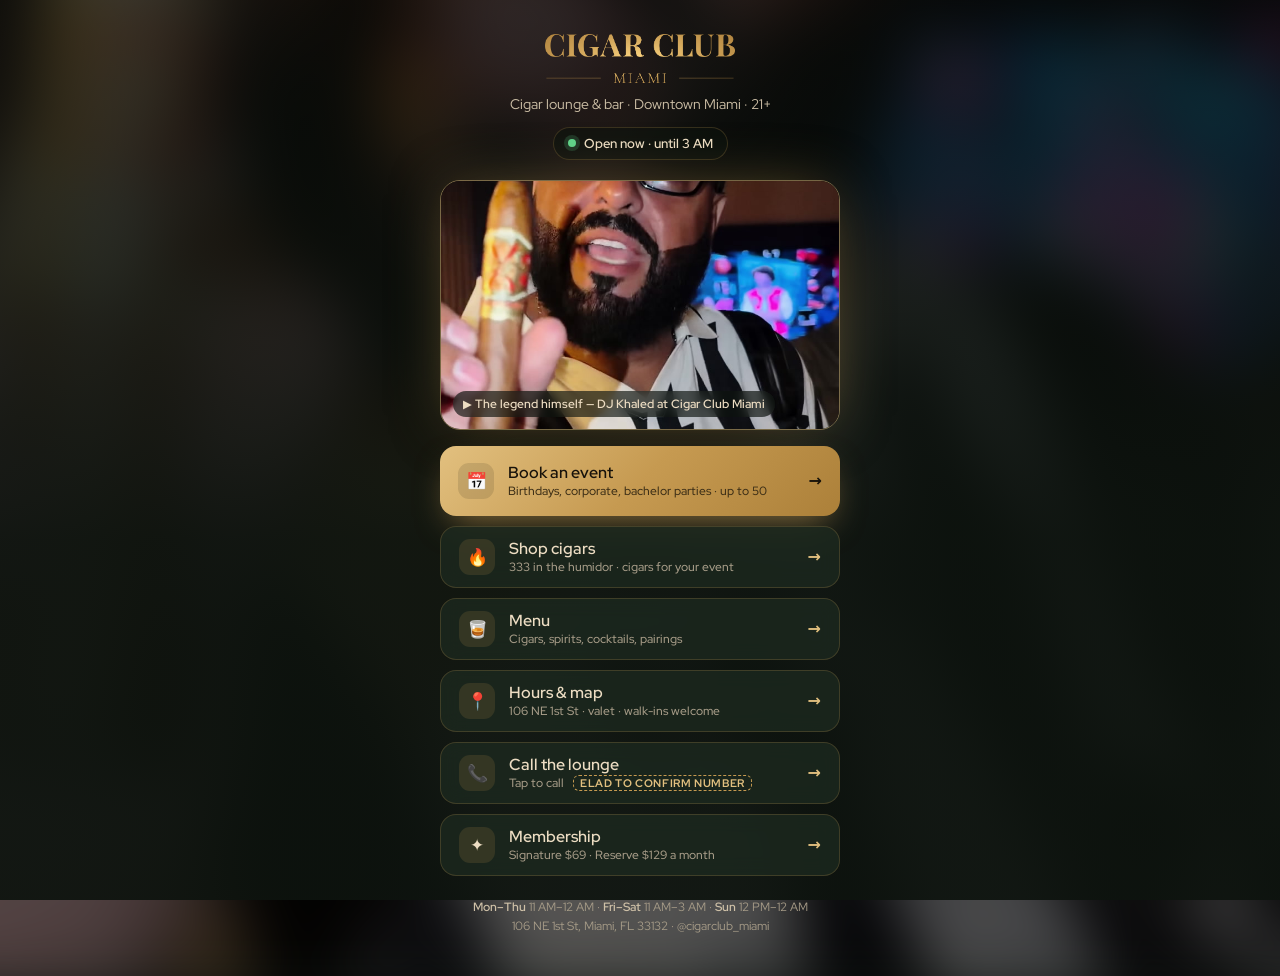
==== linkhub.html @ aabade2b "Add Cigar Club Miami revamp preview (noindex mockup) Static preview pages and assets for an unlisted" ====
<!doctype html>
<html lang="en"><head>
<meta charset="utf-8"><meta name="viewport" content="width=device-width, initial-scale=1, viewport-fit=cover">
<title>Cigar Club Miami | Book, Shop Cigars, Menu &amp; Hours</title>
<meta name="description" content="Cigar Club Miami, 106 NE 1st St, Miami, FL 33132. Book your event, shop cigars, see the menu, hours and directions. 21+.">
<meta name="robots" content="noindex,nofollow">
<link rel="stylesheet" href="assets/fonts/fonts.css">
<style>
:root{--green:#1d2a1f;--deep:#121a14;--ink:#0d130e;--cream:#edddc3;--cream-2:#cfc1a8;--muted:#a89d89;--gold:#c69a51;--gold-2:#ac8039;--gold-hi:#e2c07f;--line:rgba(198,154,81,.22)}
*{box-sizing:border-box;margin:0;padding:0}
body{font-family:'Red Hat Display',system-ui,sans-serif;background:var(--ink);color:var(--cream);min-height:100vh;-webkit-font-smoothing:antialiased}
.bg{position:fixed;inset:0;z-index:0}
.bg video{width:100%;height:100%;object-fit:cover;filter:blur(26px) brightness(.38);transform:scale(1.2)}
.bg:after{content:"";position:absolute;inset:0;background:linear-gradient(180deg,rgba(13,19,14,.4),rgba(13,19,14,.92) 60%)}
main{position:relative;z-index:1;max-width:440px;margin:0 auto;padding:34px 20px 40px;display:flex;flex-direction:column;align-items:center;text-align:center}
.logo{width:190px;margin-bottom:12px}
.sub{font-size:13.5px;color:var(--cream-2);margin-bottom:14px}
.open{display:inline-flex;align-items:center;gap:8px;font-size:13px;font-weight:600;padding:7px 14px;border-radius:999px;border:1px solid var(--line);background:rgba(13,19,14,.6)}
.dot{width:8px;height:8px;border-radius:50%;background:#5fd38a;box-shadow:0 0 0 4px rgba(95,211,138,.18)}
.clip{position:relative;width:100%;aspect-ratio:16/10;border-radius:20px;overflow:hidden;margin:20px 0 16px;border:1px solid rgba(226,192,127,.5);box-shadow:0 0 60px -14px rgba(198,154,81,.5)}
.clip video{width:100%;height:100%;object-fit:cover;object-position:50% 38%}
.clip span{position:absolute;left:12px;bottom:12px;font-size:11.5px;font-weight:600;padding:5px 10px;border-radius:999px;background:rgba(13,19,14,.65);backdrop-filter:blur(6px)}
.links{width:100%;display:grid;gap:10px}
.l{position:relative;overflow:hidden;display:flex;align-items:center;gap:14px;height:62px;padding:0 18px;border-radius:16px;border:1px solid var(--line);background:rgba(29,42,31,.78);backdrop-filter:blur(10px);color:var(--cream);text-decoration:none;font-weight:600;font-size:16px;text-align:left}
.l .ic{width:36px;height:36px;border-radius:11px;display:grid;place-items:center;background:rgba(198,154,81,.15);font-size:17px;flex:none}
.l small{display:block;font-weight:500;font-size:12px;color:var(--muted)}
.l .ar{margin-left:auto;color:var(--gold-hi)}
.l.p{height:70px;background:linear-gradient(135deg,var(--gold-hi),var(--gold) 50%,var(--gold-2));color:#17120a;border:0;box-shadow:0 14px 34px -12px rgba(198,154,81,.7)}
.l.p .ic{background:rgba(23,18,10,.12)}.l.p small{color:#3d2f17}.l.p .ar{color:#17120a}
.l.p:after{content:"";position:absolute;top:0;bottom:0;left:-60%;width:40%;background:linear-gradient(100deg,transparent,rgba(255,244,214,.7),transparent);transform:skewX(-20deg);animation:sh 4s ease-in-out infinite}
@keyframes sh{0%,60%{left:-60%}100%{left:140%}}
.ph{display:inline-flex;border:1px dashed var(--gold);color:var(--gold-hi);border-radius:6px;padding:0 6px;font-size:10.5px;font-weight:700;letter-spacing:.06em;text-transform:uppercase;margin-left:6px}
.foot{margin-top:22px;font-size:12px;color:var(--muted);line-height:1.6}
.foot b{color:var(--cream-2);font-weight:600}
</style></head>
<body>
<div class="bg"><video id="bg" autoplay muted loop playsinline></video></div>
<main>
  <img class="logo" src="assets/img/logo-wordmark.png" alt="Cigar Club Miami">
  <p class="sub">Cigar lounge &amp; bar · Downtown Miami · 21+</p>
  <span class="open"><span class="dot"></span><span id="ot">Open now · until 12 AM</span></span>
  <div class="clip"><video id="fg" autoplay muted loop playsinline></video><span>▶ The legend himself — DJ Khaled at Cigar Club Miami</span></div>
  <nav class="links">
    <a class="l p" href="index.html#book"><span class="ic">📅</span><span>Book an event<small>Birthdays, corporate, bachelor parties · up to 50</small></span><span class="ar">→</span></a>
    <a class="l" href="index.html#cigars"><span class="ic">🔥</span><span>Shop cigars<small>333 in the humidor · cigars for your event</small></span><span class="ar">→</span></a>
    <a class="l" href="https://menu.cigarclubmiami.com"><span class="ic">🥃</span><span>Menu<small>Cigars, spirits, cocktails, pairings</small></span><span class="ar">→</span></a>
    <a class="l" href="https://maps.google.com/?q=Cigar+Club+Miami+106+NE+1st+St+Miami+FL+33132"><span class="ic">📍</span><span>Hours &amp; map<small>106 NE 1st St · valet · walk-ins welcome</small></span><span class="ar">→</span></a>
    <a class="l" href="tel:"><span class="ic">📞</span><span>Call the lounge<small>Tap to call <span class="ph">Elad to confirm number</span></small></span><span class="ar">→</span></a>
    <a class="l" href="index.html#membership"><span class="ic">✦</span><span>Membership<small>Signature $69 · Reserve $129 a month</small></span><span class="ar">→</span></a>
  </nav>
  <p class="foot"><b>Mon–Thu</b> 11 AM–12 AM · <b>Fri–Sat</b> 11 AM–3 AM · <b>Sun</b> 12 PM–12 AM<br>106 NE 1st St, Miami, FL 33132 · @cigarclub_miami</p>
</main>
<script>
const HERO_LOOP='assets/hero-khaled-graded-loop.mp4',HERO_POSTER='assets/hero-khaled-graded-poster.jpg';
['bg','fg'].forEach(i=>{const v=document.getElementById(i);v.poster=HERO_POSTER;v.src=HERO_LOOP;v.play().catch(()=>{})});
(function(){const n=new Date(new Date().toLocaleString('en-US',{timeZone:'America/New_York'})),d=n.getDay(),m=n.getHours()*60+n.getMinutes();
const H={0:[720,1440],1:[660,1440],2:[660,1440],3:[660,1440],4:[660,1440],5:[660,1620],6:[660,1620]},p=H[(d+6)%7];let t;
if(p[1]>1440&&m<p[1]-1440)t='Open now · until 3 AM';else if(m>=H[d][0]&&m<H[d][1])t='Open now · until '+(H[d][1]>1440?'3 AM':'12 AM');else t='Closed now · see hours below';
document.getElementById('ot').textContent=t})();
</script>
</body></html>
---- assets/fonts/fonts.css ----
/* latin-ext */
@font-face {
  font-family: 'Libre Baskerville';
  font-style: italic;
  font-weight: 400;
  font-display: swap;
  src: url(kmKWZrc3Hgbbcjq75U4uslyuy4kn0qNccR04_RUJeby2OU36SjNDlufifQ.woff2) format('woff2');
  unicode-range: U+0100-02BA, U+02BD-02C5, U+02C7-02CC, U+02CE-02D7, U+02DD-02FF, U+0304, U+0308, U+0329, U+1D00-1DBF, U+1E00-1E9F, U+1EF2-1EFF, U+2020, U+20A0-20AB, U+20AD-20C4, U+2113, U+2C60-2C7F, U+A720-A7FF;
}
/* latin */
@font-face {
  font-family: 'Libre Baskerville';
  font-style: italic;
  font-weight: 400;
  font-display: swap;
  src: url(kmKWZrc3Hgbbcjq75U4uslyuy4kn0qNccR04_RUJeby2OU36SjNNluc.woff2) format('woff2');
  unicode-range: U+0000-00FF, U+0131, U+0152-0153, U+02BB-02BC, U+02C6, U+02DA, U+02DC, U+0304, U+0308, U+0329, U+2000-206F, U+20AC, U+2122, U+2191, U+2193, U+2212, U+2215, U+FEFF, U+FFFD;
}
/* latin-ext */
@font-face {
  font-family: 'Libre Baskerville';
  font-style: normal;
  font-weight: 400;
  font-display: swap;
  src: url(kmKnZrc3Hgbbcjq75U4uslyuy4kn0qNXaxMICA.woff2) format('woff2');
  unicode-range: U+0100-02BA, U+02BD-02C5, U+02C7-02CC, U+02CE-02D7, U+02DD-02FF, U+0304, U+0308, U+0329, U+1D00-1DBF, U+1E00-1E9F, U+1EF2-1EFF, U+2020, U+20A0-20AB, U+20AD-20C4, U+2113, U+2C60-2C7F, U+A720-A7FF;
}
/* latin */
@font-face {
  font-family: 'Libre Baskerville';
  font-style: normal;
  font-weight: 400;
  font-display: swap;
  src: url(kmKnZrc3Hgbbcjq75U4uslyuy4kn0qNZaxM.woff2) format('woff2');
  unicode-range: U+0000-00FF, U+0131, U+0152-0153, U+02BB-02BC, U+02C6, U+02DA, U+02DC, U+0304, U+0308, U+0329, U+2000-206F, U+20AC, U+2122, U+2191, U+2193, U+2212, U+2215, U+FEFF, U+FFFD;
}
/* latin-ext */
@font-face {
  font-family: 'Libre Baskerville';
  font-style: normal;
  font-weight: 700;
  font-display: swap;
  src: url(kmKnZrc3Hgbbcjq75U4uslyuy4kn0qNXaxMICA.woff2) format('woff2');
  unicode-range: U+0100-02BA, U+02BD-02C5, U+02C7-02CC, U+02CE-02D7, U+02DD-02FF, U+0304, U+0308, U+0329, U+1D00-1DBF, U+1E00-1E9F, U+1EF2-1EFF, U+2020, U+20A0-20AB, U+20AD-20C4, U+2113, U+2C60-2C7F, U+A720-A7FF;
}
/* latin */
@font-face {
  font-family: 'Libre Baskerville';
  font-style: normal;
  font-weight: 700;
  font-display: swap;
  src: url(kmKnZrc3Hgbbcjq75U4uslyuy4kn0qNZaxM.woff2) format('woff2');
  unicode-range: U+0000-00FF, U+0131, U+0152-0153, U+02BB-02BC, U+02C6, U+02DA, U+02DC, U+0304, U+0308, U+0329, U+2000-206F, U+20AC, U+2122, U+2191, U+2193, U+2212, U+2215, U+FEFF, U+FFFD;
}
/* latin-ext */
@font-face {
  font-family: 'Red Hat Display';
  font-style: normal;
  font-weight: 400;
  font-display: swap;
  src: url(8vIQ7wUr0m80wwYf0QCXZzYzUoTg8z6hVYs.woff2) format('woff2');
  unicode-range: U+0100-02BA, U+02BD-02C5, U+02C7-02CC, U+02CE-02D7, U+02DD-02FF, U+0304, U+0308, U+0329, U+1D00-1DBF, U+1E00-1E9F, U+1EF2-1EFF, U+2020, U+20A0-20AB, U+20AD-20C4, U+2113, U+2C60-2C7F, U+A720-A7FF;
}
/* latin */
@font-face {
  font-family: 'Red Hat Display';
  font-style: normal;
  font-weight: 400;
  font-display: swap;
  src: url(8vIQ7wUr0m80wwYf0QCXZzYzUoTg_T6h.woff2) format('woff2');
  unicode-range: U+0000-00FF, U+0131, U+0152-0153, U+02BB-02BC, U+02C6, U+02DA, U+02DC, U+0304, U+0308, U+0329, U+2000-206F, U+20AC, U+2122, U+2191, U+2193, U+2212, U+2215, U+FEFF, U+FFFD;
}
/* latin-ext */
@font-face {
  font-family: 'Red Hat Display';
  font-style: normal;
  font-weight: 500;
  font-display: swap;
  src: url(8vIQ7wUr0m80wwYf0QCXZzYzUoTg8z6hVYs.woff2) format('woff2');
  unicode-range: U+0100-02BA, U+02BD-02C5, U+02C7-02CC, U+02CE-02D7, U+02DD-02FF, U+0304, U+0308, U+0329, U+1D00-1DBF, U+1E00-1E9F, U+1EF2-1EFF, U+2020, U+20A0-20AB, U+20AD-20C4, U+2113, U+2C60-2C7F, U+A720-A7FF;
}
/* latin */
@font-face {
  font-family: 'Red Hat Display';
  font-style: normal;
  font-weight: 500;
  font-display: swap;
  src: url(8vIQ7wUr0m80wwYf0QCXZzYzUoTg_T6h.woff2) format('woff2');
  unicode-range: U+0000-00FF, U+0131, U+0152-0153, U+02BB-02BC, U+02C6, U+02DA, U+02DC, U+0304, U+0308, U+0329, U+2000-206F, U+20AC, U+2122, U+2191, U+2193, U+2212, U+2215, U+FEFF, U+FFFD;
}
/* latin-ext */
@font-face {
  font-family: 'Red Hat Display';
  font-style: normal;
  font-weight: 600;
  font-display: swap;
  src: url(8vIQ7wUr0m80wwYf0QCXZzYzUoTg8z6hVYs.woff2) format('woff2');
  unicode-range: U+0100-02BA, U+02BD-02C5, U+02C7-02CC, U+02CE-02D7, U+02DD-02FF, U+0304, U+0308, U+0329, U+1D00-1DBF, U+1E00-1E9F, U+1EF2-1EFF, U+2020, U+20A0-20AB, U+20AD-20C4, U+2113, U+2C60-2C7F, U+A720-A7FF;
}
/* latin */
@font-face {
  font-family: 'Red Hat Display';
  font-style: normal;
  font-weight: 600;
  font-display: swap;
  src: url(8vIQ7wUr0m80wwYf0QCXZzYzUoTg_T6h.woff2) format('woff2');
  unicode-range: U+0000-00FF, U+0131, U+0152-0153, U+02BB-02BC, U+02C6, U+02DA, U+02DC, U+0304, U+0308, U+0329, U+2000-206F, U+20AC, U+2122, U+2191, U+2193, U+2212, U+2215, U+FEFF, U+FFFD;
}
/* latin-ext */
@font-face {
  font-family: 'Red Hat Display';
  font-style: normal;
  font-weight: 700;
  font-display: swap;
  src: url(8vIQ7wUr0m80wwYf0QCXZzYzUoTg8z6hVYs.woff2) format('woff2');
  unicode-range: U+0100-02BA, U+02BD-02C5, U+02C7-02CC, U+02CE-02D7, U+02DD-02FF, U+0304, U+0308, U+0329, U+1D00-1DBF, U+1E00-1E9F, U+1EF2-1EFF, U+2020, U+20A0-20AB, U+20AD-20C4, U+2113, U+2C60-2C7F, U+A720-A7FF;
}
/* latin */
@font-face {
  font-family: 'Red Hat Display';
  font-style: normal;
  font-weight: 700;
  font-display: swap;
  src: url(8vIQ7wUr0m80wwYf0QCXZzYzUoTg_T6h.woff2) format('woff2');
  unicode-range: U+0000-00FF, U+0131, U+0152-0153, U+02BB-02BC, U+02C6, U+02DA, U+02DC, U+0304, U+0308, U+0329, U+2000-206F, U+20AC, U+2122, U+2191, U+2193, U+2212, U+2215, U+FEFF, U+FFFD;
}
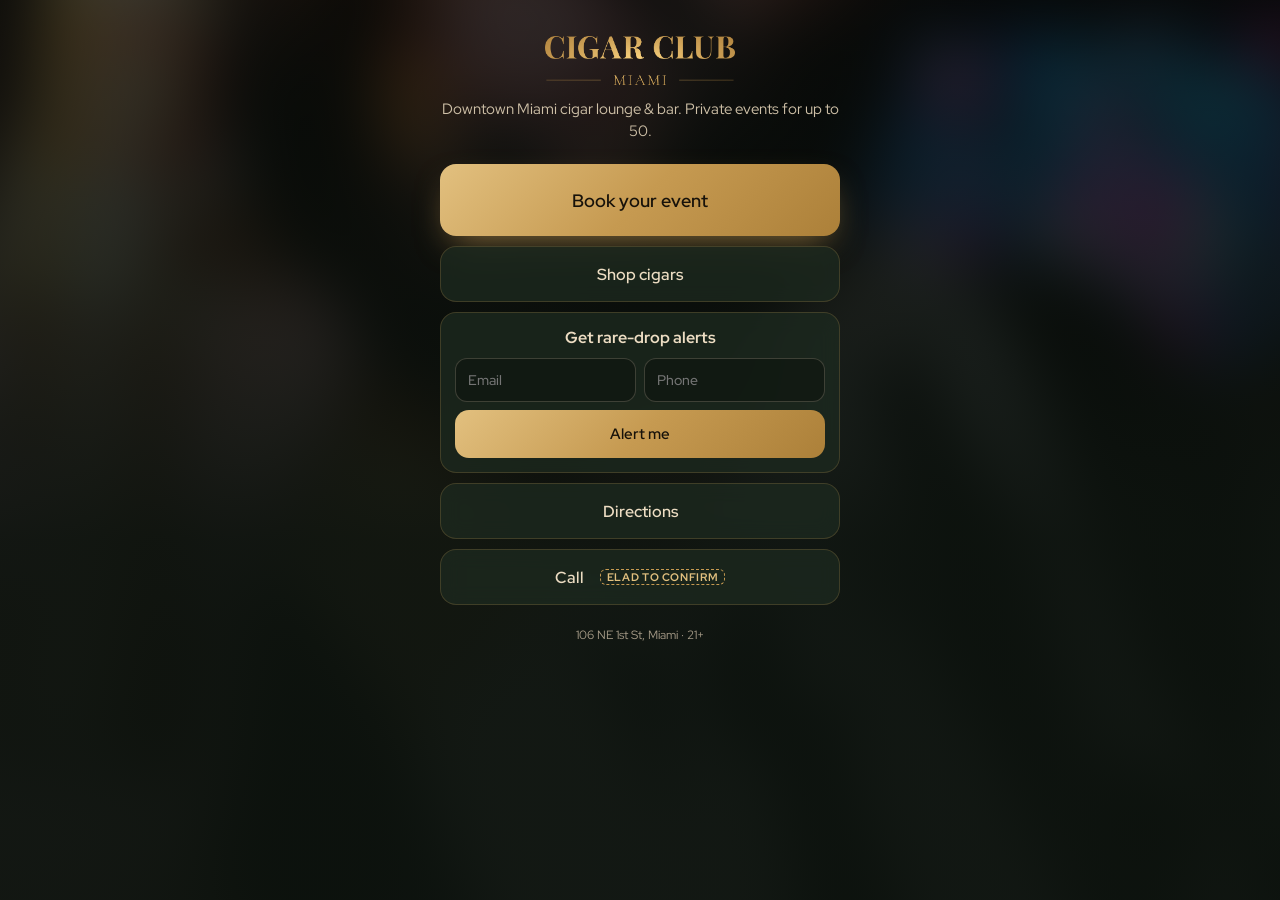
==== commit 40a1cfc9: "Blend the mobile hero and tighten every page for conversion Extend the Khaled clip behind the headli" ====
--- a/linkhub.html
+++ b/linkhub.html
@@ -1,61 +1,64 @@
 <!doctype html>
 <html lang="en"><head>
-<meta charset="utf-8"><meta name="viewport" content="width=device-width, initial-scale=1, viewport-fit=cover">
-<title>Cigar Club Miami | Book, Shop Cigars, Menu &amp; Hours</title>
-<meta name="description" content="Cigar Club Miami, 106 NE 1st St, Miami, FL 33132. Book your event, shop cigars, see the menu, hours and directions. 21+.">
+<meta charset="utf-8">
+<meta name="viewport" content="width=device-width, initial-scale=1, viewport-fit=cover">
+<title>Cigar Club Miami | Book your event</title>
+<meta name="description" content="Downtown Miami cigar lounge &amp; bar. Private events for up to 50. 106 NE 1st St. 21+.">
 <meta name="robots" content="noindex,nofollow">
 <link rel="stylesheet" href="assets/fonts/fonts.css">
 <style>
-:root{--green:#1d2a1f;--deep:#121a14;--ink:#0d130e;--cream:#edddc3;--cream-2:#cfc1a8;--muted:#a89d89;--gold:#c69a51;--gold-2:#ac8039;--gold-hi:#e2c07f;--line:rgba(198,154,81,.22)}
+:root{--green:#1d2a1f;--deep:#121a14;--ink:#0d130e;--cream:#edddc3;--cream-2:#cfc1a8;--muted:#a89d89;--gold:#c69a51;--gold-2:#ac8039;--gold-hi:#e2c07f;--line:rgba(198,154,81,.22);--sans:'Red Hat Display',system-ui,sans-serif}
 *{box-sizing:border-box;margin:0;padding:0}
-body{font-family:'Red Hat Display',system-ui,sans-serif;background:var(--ink);color:var(--cream);min-height:100vh;-webkit-font-smoothing:antialiased}
+body{font-family:var(--sans);background:var(--ink);color:var(--cream);min-height:100vh;-webkit-font-smoothing:antialiased}
 .bg{position:fixed;inset:0;z-index:0}
 .bg video{width:100%;height:100%;object-fit:cover;filter:blur(26px) brightness(.38);transform:scale(1.2)}
 .bg:after{content:"";position:absolute;inset:0;background:linear-gradient(180deg,rgba(13,19,14,.4),rgba(13,19,14,.92) 60%)}
-main{position:relative;z-index:1;max-width:440px;margin:0 auto;padding:34px 20px 40px;display:flex;flex-direction:column;align-items:center;text-align:center}
-.logo{width:190px;margin-bottom:12px}
-.sub{font-size:13.5px;color:var(--cream-2);margin-bottom:14px}
-.open{display:inline-flex;align-items:center;gap:8px;font-size:13px;font-weight:600;padding:7px 14px;border-radius:999px;border:1px solid var(--line);background:rgba(13,19,14,.6)}
-.dot{width:8px;height:8px;border-radius:50%;background:#5fd38a;box-shadow:0 0 0 4px rgba(95,211,138,.18)}
-.clip{position:relative;width:100%;aspect-ratio:16/10;border-radius:20px;overflow:hidden;margin:20px 0 16px;border:1px solid rgba(226,192,127,.5);box-shadow:0 0 60px -14px rgba(198,154,81,.5)}
-.clip video{width:100%;height:100%;object-fit:cover;object-position:50% 38%}
-.clip span{position:absolute;left:12px;bottom:12px;font-size:11.5px;font-weight:600;padding:5px 10px;border-radius:999px;background:rgba(13,19,14,.65);backdrop-filter:blur(6px)}
+main{position:relative;z-index:1;max-width:440px;margin:0 auto;padding:36px 20px 48px;display:flex;flex-direction:column;align-items:center;text-align:center}
+.logo{width:190px;margin-bottom:14px}
+.sub{font-size:15px;color:var(--cream-2);margin-bottom:22px;line-height:1.45}
 .links{width:100%;display:grid;gap:10px}
-.l{position:relative;overflow:hidden;display:flex;align-items:center;gap:14px;height:62px;padding:0 18px;border-radius:16px;border:1px solid var(--line);background:rgba(29,42,31,.78);backdrop-filter:blur(10px);color:var(--cream);text-decoration:none;font-weight:600;font-size:16px;text-align:left}
-.l .ic{width:36px;height:36px;border-radius:11px;display:grid;place-items:center;background:rgba(198,154,81,.15);font-size:17px;flex:none}
-.l small{display:block;font-weight:500;font-size:12px;color:var(--muted)}
-.l .ar{margin-left:auto;color:var(--gold-hi)}
-.l.p{height:70px;background:linear-gradient(135deg,var(--gold-hi),var(--gold) 50%,var(--gold-2));color:#17120a;border:0;box-shadow:0 14px 34px -12px rgba(198,154,81,.7)}
-.l.p .ic{background:rgba(23,18,10,.12)}.l.p small{color:#3d2f17}.l.p .ar{color:#17120a}
-.l.p:after{content:"";position:absolute;top:0;bottom:0;left:-60%;width:40%;background:linear-gradient(100deg,transparent,rgba(255,244,214,.7),transparent);transform:skewX(-20deg);animation:sh 4s ease-in-out infinite}
-@keyframes sh{0%,60%{left:-60%}100%{left:140%}}
+.l{display:flex;align-items:center;justify-content:center;gap:10px;height:56px;padding:0 18px;border-radius:16px;border:1px solid var(--line);background:rgba(29,42,31,.78);backdrop-filter:blur(10px);color:var(--cream);text-decoration:none;font-weight:600;font-size:16px}
+.l.p{height:72px;background:linear-gradient(135deg,var(--gold-hi),var(--gold) 50%,var(--gold-2));color:#17120a;border:0;box-shadow:0 14px 34px -12px rgba(198,154,81,.7);font-size:18px}
+.drop{width:100%;padding:14px;border-radius:16px;border:1px solid var(--line);background:rgba(29,42,31,.78);backdrop-filter:blur(10px);text-align:left}
+.drop b{display:block;font-size:16px;margin-bottom:10px;text-align:center}
+.drop .row{display:grid;grid-template-columns:1fr 1fr;gap:8px;margin-bottom:8px}
+.drop input{height:44px;width:100%;border:1px solid rgba(237,221,195,.2);border-radius:12px;background:rgba(13,19,14,.55);color:var(--cream);padding:0 12px;font:500 14px var(--sans);outline:none}
+.drop input:focus{border-color:var(--gold)}
+.drop .btn{width:100%;height:48px;border:0;border-radius:14px;cursor:pointer;font:600 15px var(--sans);background:linear-gradient(135deg,var(--gold-hi),var(--gold) 50%,var(--gold-2));color:#17120a}
+.drop .ok{display:none;text-align:center;font-size:14px;color:var(--cream-2);padding:8px 0 2px}
+.drop.done .row,.drop.done .btn{display:none}
+.drop.done .ok{display:block}
 .ph{display:inline-flex;border:1px dashed var(--gold);color:var(--gold-hi);border-radius:6px;padding:0 6px;font-size:10.5px;font-weight:700;letter-spacing:.06em;text-transform:uppercase;margin-left:6px}
-.foot{margin-top:22px;font-size:12px;color:var(--muted);line-height:1.6}
-.foot b{color:var(--cream-2);font-weight:600}
-</style></head>
+.foot{margin-top:22px;font-size:12px;color:var(--muted)}
+</style>
+</head>
 <body>
 <div class="bg"><video id="bg" autoplay muted loop playsinline></video></div>
 <main>
   <img class="logo" src="assets/img/logo-wordmark.png" alt="Cigar Club Miami">
-  <p class="sub">Cigar lounge &amp; bar · Downtown Miami · 21+</p>
-  <span class="open"><span class="dot"></span><span id="ot">Open now · until 12 AM</span></span>
-  <div class="clip"><video id="fg" autoplay muted loop playsinline></video><span>▶ The legend himself — DJ Khaled at Cigar Club Miami</span></div>
+  <p class="sub">Downtown Miami cigar lounge &amp; bar. Private events for up to 50.</p>
   <nav class="links">
-    <a class="l p" href="index.html#book"><span class="ic">📅</span><span>Book an event<small>Birthdays, corporate, bachelor parties · up to 50</small></span><span class="ar">→</span></a>
-    <a class="l" href="index.html#cigars"><span class="ic">🔥</span><span>Shop cigars<small>333 in the humidor · cigars for your event</small></span><span class="ar">→</span></a>
-    <a class="l" href="https://menu.cigarclubmiami.com"><span class="ic">🥃</span><span>Menu<small>Cigars, spirits, cocktails, pairings</small></span><span class="ar">→</span></a>
-    <a class="l" href="https://maps.google.com/?q=Cigar+Club+Miami+106+NE+1st+St+Miami+FL+33132"><span class="ic">📍</span><span>Hours &amp; map<small>106 NE 1st St · valet · walk-ins welcome</small></span><span class="ar">→</span></a>
-    <a class="l" href="tel:"><span class="ic">📞</span><span>Call the lounge<small>Tap to call <span class="ph">Elad to confirm number</span></small></span><span class="ar">→</span></a>
-    <a class="l" href="index.html#membership"><span class="ic">✦</span><span>Membership<small>Signature $69 · Reserve $129 a month</small></span><span class="ar">→</span></a>
+    <a class="l p" href="index.html?nogate#lead">Book your event</a>
+    <a class="l" href="index.html?nogate#get">Shop cigars</a>
   </nav>
-  <p class="foot"><b>Mon–Thu</b> 11 AM–12 AM · <b>Fri–Sat</b> 11 AM–3 AM · <b>Sun</b> 12 PM–12 AM<br>106 NE 1st St, Miami, FL 33132 · @cigarclub_miami</p>
+  <form class="drop" id="drop" style="margin-top:10px" onsubmit="return alertMe(event)">
+    <b>Get rare-drop alerts</b>
+    <div class="row">
+      <input type="email" name="email" placeholder="Email" required>
+      <input type="tel" name="phone" placeholder="Phone" required>
+    </div>
+    <button class="btn" type="submit">Alert me</button>
+    <p class="ok">You're on the list. We'll be in touch.</p>
+  </form>
+  <nav class="links" style="margin-top:10px">
+    <a class="l" href="https://maps.google.com/?q=Cigar+Club+Miami+106+NE+1st+St+Miami+FL+33132" target="_blank" rel="noopener">Directions</a>
+    <a class="l" href="tel:">Call <span class="ph">Elad to confirm</span></a>
+  </nav>
+  <p class="foot">106 NE 1st St, Miami · 21+</p>
 </main>
 <script>
-const HERO_LOOP='assets/hero-khaled-graded-loop.mp4',HERO_POSTER='assets/hero-khaled-graded-poster.jpg';
-['bg','fg'].forEach(i=>{const v=document.getElementById(i);v.poster=HERO_POSTER;v.src=HERO_LOOP;v.play().catch(()=>{})});
-(function(){const n=new Date(new Date().toLocaleString('en-US',{timeZone:'America/New_York'})),d=n.getDay(),m=n.getHours()*60+n.getMinutes();
-const H={0:[720,1440],1:[660,1440],2:[660,1440],3:[660,1440],4:[660,1440],5:[660,1620],6:[660,1620]},p=H[(d+6)%7];let t;
-if(p[1]>1440&&m<p[1]-1440)t='Open now · until 3 AM';else if(m>=H[d][0]&&m<H[d][1])t='Open now · until '+(H[d][1]>1440?'3 AM':'12 AM');else t='Closed now · see hours below';
-document.getElementById('ot').textContent=t})();
+const HERO_LOOP='assets/hero-khaled-graded-bg.mp4',HERO_POSTER='assets/hero-khaled-graded-poster.jpg';
+const v=document.getElementById('bg');v.poster=HERO_POSTER;v.src=HERO_LOOP;v.play().catch(()=>{});
+function alertMe(e){e.preventDefault();document.getElementById('drop').classList.add('done');return false}
 </script>
 </body></html>
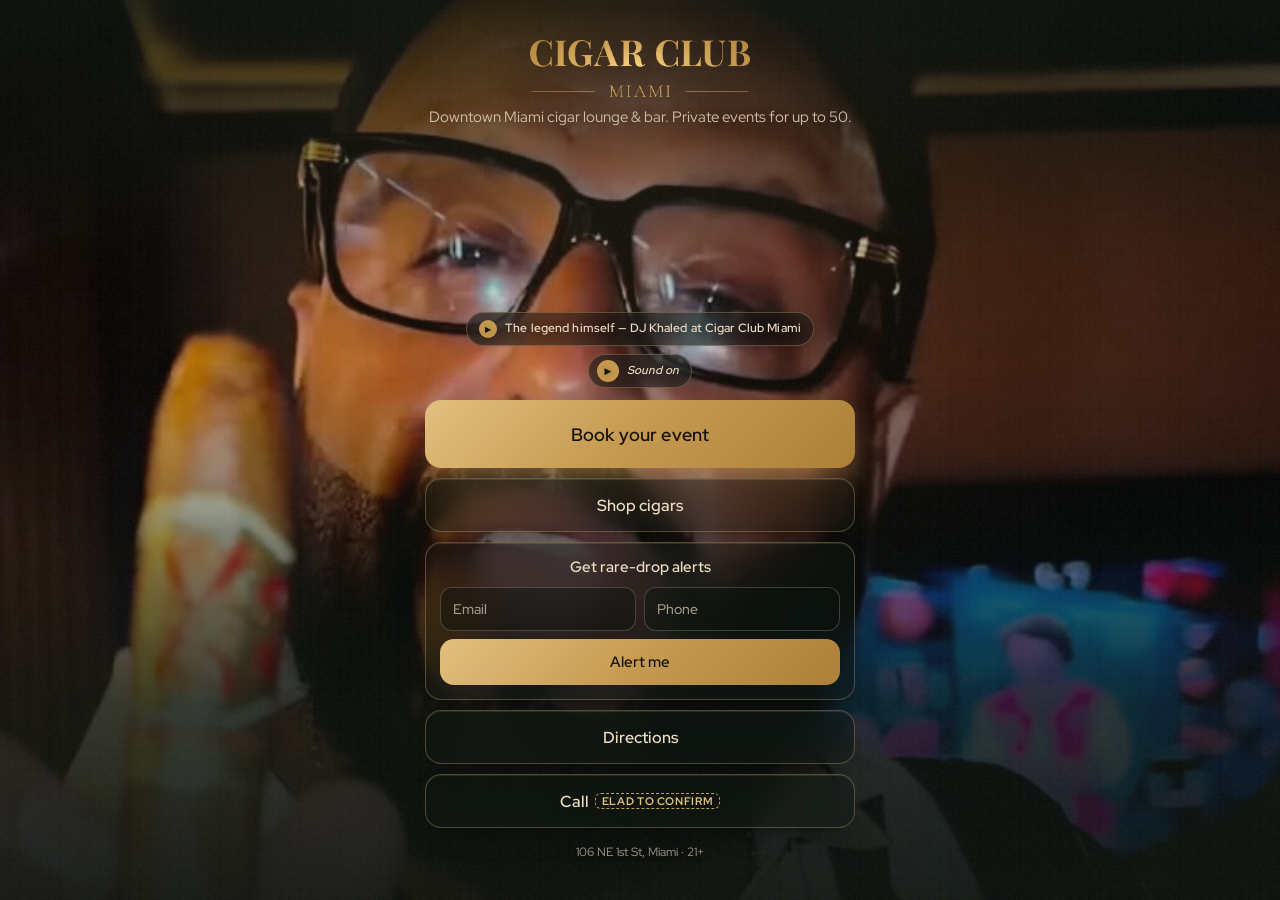
==== commit be820116: "Put the graded Khaled loop full-bleed behind the link page Sharp, unblurred background on mobile and" ====
--- a/linkhub.html
+++ b/linkhub.html
@@ -7,58 +7,155 @@
 <meta name="robots" content="noindex,nofollow">
 <link rel="stylesheet" href="assets/fonts/fonts.css">
 <style>
-:root{--green:#1d2a1f;--deep:#121a14;--ink:#0d130e;--cream:#edddc3;--cream-2:#cfc1a8;--muted:#a89d89;--gold:#c69a51;--gold-2:#ac8039;--gold-hi:#e2c07f;--line:rgba(198,154,81,.22);--sans:'Red Hat Display',system-ui,sans-serif}
+:root{
+  --green:#1d2a1f;--deep:#121a14;--ink:#0d130e;
+  --cream:#edddc3;--cream-2:#cfc1a8;--muted:#a89d89;
+  --gold:#c69a51;--gold-2:#ac8039;--gold-hi:#e2c07f;
+  --line:rgba(226,192,127,.3);
+  --sans:'Red Hat Display',system-ui,sans-serif;
+  --serif:'Libre Baskerville',Georgia,serif;
+}
 *{box-sizing:border-box;margin:0;padding:0}
-body{font-family:var(--sans);background:var(--ink);color:var(--cream);min-height:100vh;-webkit-font-smoothing:antialiased}
-.bg{position:fixed;inset:0;z-index:0}
-.bg video{width:100%;height:100%;object-fit:cover;filter:blur(26px) brightness(.38);transform:scale(1.2)}
-.bg:after{content:"";position:absolute;inset:0;background:linear-gradient(180deg,rgba(13,19,14,.4),rgba(13,19,14,.92) 60%)}
-main{position:relative;z-index:1;max-width:440px;margin:0 auto;padding:36px 20px 48px;display:flex;flex-direction:column;align-items:center;text-align:center}
-.logo{width:190px;margin-bottom:14px}
-.sub{font-size:15px;color:var(--cream-2);margin-bottom:22px;line-height:1.45}
+html,body{height:100%}
+body{font-family:var(--sans);background:var(--ink);color:var(--cream);min-height:100vh;min-height:100svh;-webkit-font-smoothing:antialiased;overflow-x:hidden}
+
+/* full-bleed video, fixed behind everything */
+.bg{position:fixed;inset:0;z-index:0;background:var(--ink);overflow:hidden}
+.bg video{position:absolute;inset:0;width:100%;height:100%;object-fit:cover;object-position:50% 18%;filter:saturate(1.06) contrast(1.08) brightness(.96)}
+.shade{position:absolute;inset:0;pointer-events:none;background:
+  radial-gradient(90% 70% at 50% 28%,rgba(198,154,81,.10),transparent 58%),
+  linear-gradient(180deg,
+    rgba(13,19,14,.88) 0%,
+    rgba(13,19,14,.62) 12%,
+    rgba(13,19,14,.18) 28%,
+    rgba(13,19,14,.12) 40%,
+    rgba(13,19,14,.42) 58%,
+    rgba(13,19,14,.82) 78%,
+    rgba(13,19,14,.94) 100%)}
+.grain{position:absolute;inset:0;pointer-events:none;opacity:.10;
+  background-image:url("data:image/svg+xml,%3Csvg xmlns='http://www.w3.org/2000/svg' width='160' height='160'%3E%3Cfilter id='n'%3E%3CfeTurbulence baseFrequency='.9' numOctaves='2'/%3E%3C/filter%3E%3Crect width='100%25' height='100%25' filter='url(%23n)'/%3E%3C/svg%3E")}
+
+main{position:relative;z-index:1;width:min(430px,100% - 40px);margin:0 auto;min-height:100vh;min-height:100svh;padding:28px 0 calc(28px + env(safe-area-inset-bottom));display:flex;flex-direction:column;align-items:center;text-align:center}
+
+.brand{width:100%;flex:none}
+.logo{width:200px;margin:0 auto 10px;display:block;filter:drop-shadow(0 8px 24px rgba(0,0,0,.45))}
+.sub{font-size:15px;color:var(--cream-2);line-height:1.45;text-shadow:0 2px 16px rgba(0,0,0,.55)}
+
+/* lets Khaled's face read in the middle-upper frame */
+.face{flex:1 1 auto;min-height:120px;width:100%}
+
+.stack{width:100%;flex:none;display:flex;flex-direction:column;align-items:center;gap:10px}
+
+.tagrow{width:100%;display:flex;align-items:center;justify-content:center;gap:8px;flex-wrap:wrap;margin-bottom:2px}
+.tag,.sound{display:inline-flex;align-items:center;gap:8px;height:34px;padding:0 12px;border-radius:999px;border:1px solid var(--line);background:rgba(13,19,14,.5);backdrop-filter:blur(12px);-webkit-backdrop-filter:blur(12px);color:var(--cream);font:600 11.5px/1 var(--sans);letter-spacing:.01em;text-shadow:0 1px 8px rgba(0,0,0,.4)}
+.tag i{width:18px;height:18px;border-radius:50%;background:var(--gold);color:#17120a;display:grid;place-items:center;font-style:normal;font-size:8px;flex:none}
+.sound{cursor:pointer;padding:0 12px 0 8px}
+.sound span{width:22px;height:22px;border-radius:50%;background:var(--gold);color:#17120a;display:grid;place-items:center;font-size:9px}
+.sound.on{border-color:var(--gold-hi);color:var(--gold-hi)}
+
 .links{width:100%;display:grid;gap:10px}
-.l{display:flex;align-items:center;justify-content:center;gap:10px;height:56px;padding:0 18px;border-radius:16px;border:1px solid var(--line);background:rgba(29,42,31,.78);backdrop-filter:blur(10px);color:var(--cream);text-decoration:none;font-weight:600;font-size:16px}
-.l.p{height:72px;background:linear-gradient(135deg,var(--gold-hi),var(--gold) 50%,var(--gold-2));color:#17120a;border:0;box-shadow:0 14px 34px -12px rgba(198,154,81,.7);font-size:18px}
-.drop{width:100%;padding:14px;border-radius:16px;border:1px solid var(--line);background:rgba(29,42,31,.78);backdrop-filter:blur(10px);text-align:left}
-.drop b{display:block;font-size:16px;margin-bottom:10px;text-align:center}
+.l{position:relative;overflow:hidden;display:flex;align-items:center;justify-content:center;height:54px;padding:0 18px;border-radius:16px;border:1px solid var(--line);background:rgba(18,26,20,.42);backdrop-filter:blur(16px) saturate(1.2);-webkit-backdrop-filter:blur(16px) saturate(1.2);color:var(--cream);text-decoration:none;font-weight:600;font-size:16px;box-shadow:0 12px 32px -18px #000, inset 0 1px 0 rgba(237,221,195,.12)}
+.l:hover{border-color:rgba(226,192,127,.5);background:rgba(18,26,20,.55)}
+
+.l.p{height:68px;font-size:18px;letter-spacing:.01em;background:linear-gradient(135deg,var(--gold-hi),var(--gold) 48%,var(--gold-2));color:#17120a;border:0;box-shadow:0 16px 40px -12px rgba(198,154,81,.8), 0 0 0 0 rgba(198,154,81,.45);animation:pulse 2.8s ease-in-out infinite}
+.l.p:hover{transform:translateY(-1px)}
+.l.p:after{content:"";position:absolute;top:0;bottom:0;left:-55%;width:40%;background:linear-gradient(100deg,transparent,rgba(255,244,214,.7),transparent);transform:skewX(-20deg);animation:shimmer 3.6s ease-in-out infinite}
+@keyframes shimmer{0%,55%{left:-55%}100%{left:130%}}
+@keyframes pulse{0%,100%{box-shadow:0 16px 40px -12px rgba(198,154,81,.8),0 0 0 0 rgba(198,154,81,.0)}50%{box-shadow:0 16px 40px -10px rgba(198,154,81,.95),0 0 0 10px rgba(198,154,81,.0)}}
+
+.drop{width:100%;padding:14px;border-radius:16px;border:1px solid var(--line);background:rgba(18,26,20,.42);backdrop-filter:blur(16px) saturate(1.2);-webkit-backdrop-filter:blur(16px) saturate(1.2);text-align:left;box-shadow:0 12px 32px -18px #000, inset 0 1px 0 rgba(237,221,195,.12)}
+.drop b{display:block;font-size:15px;margin-bottom:10px;text-align:center;font-weight:600}
 .drop .row{display:grid;grid-template-columns:1fr 1fr;gap:8px;margin-bottom:8px}
-.drop input{height:44px;width:100%;border:1px solid rgba(237,221,195,.2);border-radius:12px;background:rgba(13,19,14,.55);color:var(--cream);padding:0 12px;font:500 14px var(--sans);outline:none}
+.drop input{height:44px;width:100%;border:1px solid rgba(237,221,195,.22);border-radius:12px;background:rgba(13,19,14,.45);color:var(--cream);padding:0 12px;font:500 14px var(--sans);outline:none}
+.drop input::placeholder{color:var(--muted)}
 .drop input:focus{border-color:var(--gold)}
-.drop .btn{width:100%;height:48px;border:0;border-radius:14px;cursor:pointer;font:600 15px var(--sans);background:linear-gradient(135deg,var(--gold-hi),var(--gold) 50%,var(--gold-2));color:#17120a}
+.drop .btn{width:100%;height:46px;border:0;border-radius:14px;cursor:pointer;font:600 15px var(--sans);background:linear-gradient(135deg,var(--gold-hi),var(--gold) 50%,var(--gold-2));color:#17120a}
 .drop .ok{display:none;text-align:center;font-size:14px;color:var(--cream-2);padding:8px 0 2px}
 .drop.done .row,.drop.done .btn{display:none}
 .drop.done .ok{display:block}
+
 .ph{display:inline-flex;border:1px dashed var(--gold);color:var(--gold-hi);border-radius:6px;padding:0 6px;font-size:10.5px;font-weight:700;letter-spacing:.06em;text-transform:uppercase;margin-left:6px}
-.foot{margin-top:22px;font-size:12px;color:var(--muted)}
+.foot{margin-top:6px;font-size:12px;color:var(--muted);text-shadow:0 2px 10px #000}
+
+@media (min-width:761px){
+  .bg video{object-position:50% 16%}
+  main{width:min(430px,100% - 48px);padding:40px 0 40px}
+  .logo{width:220px}
+  .face{min-height:160px}
+}
+@media (max-width:760px){
+  .bg video{object-position:50% 20%}
+  .logo{width:176px}
+  .sub{font-size:14px}
+  .face{min-height:100px}
+  .l{height:50px;font-size:15.5px}
+  .l.p{height:62px;font-size:17px}
+  .tag{font-size:10.5px;padding:0 10px;max-width:100%}
+}
+@media (max-height:740px) and (max-width:760px){
+  .face{min-height:72px}
+  main{padding:20px 0 16px}
+  .logo{width:160px;margin-bottom:6px}
+}
 </style>
 </head>
 <body>
-<div class="bg"><video id="bg" autoplay muted loop playsinline></video></div>
+<div class="bg">
+  <video id="bg" autoplay muted loop playsinline preload="auto"></video>
+  <div class="shade"></div>
+  <div class="grain"></div>
+</div>
 <main>
-  <img class="logo" src="assets/img/logo-wordmark.png" alt="Cigar Club Miami">
-  <p class="sub">Downtown Miami cigar lounge &amp; bar. Private events for up to 50.</p>
-  <nav class="links">
-    <a class="l p" href="index.html?nogate#lead">Book your event</a>
-    <a class="l" href="index.html?nogate#get">Shop cigars</a>
-  </nav>
-  <form class="drop" id="drop" style="margin-top:10px" onsubmit="return alertMe(event)">
-    <b>Get rare-drop alerts</b>
-    <div class="row">
-      <input type="email" name="email" placeholder="Email" required>
-      <input type="tel" name="phone" placeholder="Phone" required>
+  <div class="brand">
+    <img class="logo" src="assets/img/logo-wordmark.png" alt="Cigar Club Miami">
+    <p class="sub">Downtown Miami cigar lounge &amp; bar. Private events for up to 50.</p>
+  </div>
+  <div class="face" aria-hidden="true"></div>
+  <div class="stack">
+    <div class="tagrow">
+      <span class="tag"><i>▶</i>The legend himself — DJ Khaled at Cigar Club Miami</span>
+      <button class="sound" id="snd" type="button" onclick="toggleSound()"><span>▶</span><em id="sndLbl">Sound on</em></button>
     </div>
-    <button class="btn" type="submit">Alert me</button>
-    <p class="ok">You're on the list. We'll be in touch.</p>
-  </form>
-  <nav class="links" style="margin-top:10px">
-    <a class="l" href="https://maps.google.com/?q=Cigar+Club+Miami+106+NE+1st+St+Miami+FL+33132" target="_blank" rel="noopener">Directions</a>
-    <a class="l" href="tel:">Call <span class="ph">Elad to confirm</span></a>
-  </nav>
-  <p class="foot">106 NE 1st St, Miami · 21+</p>
+    <nav class="links">
+      <a class="l p" href="index.html?nogate#lead">Book your event</a>
+      <a class="l" href="index.html?nogate#get">Shop cigars</a>
+    </nav>
+    <form class="drop" id="drop" onsubmit="return alertMe(event)">
+      <b>Get rare-drop alerts</b>
+      <div class="row">
+        <input type="email" name="email" placeholder="Email" required autocomplete="email">
+        <input type="tel" name="phone" placeholder="Phone" required autocomplete="tel">
+      </div>
+      <button class="btn" type="submit">Alert me</button>
+      <p class="ok">You're on the list. We'll be in touch.</p>
+    </form>
+    <nav class="links">
+      <a class="l" href="https://maps.google.com/?q=Cigar+Club+Miami+106+NE+1st+St+Miami+FL+33132" target="_blank" rel="noopener">Directions</a>
+      <a class="l" href="tel:">Call <span class="ph">Elad to confirm</span></a>
+    </nav>
+    <p class="foot">106 NE 1st St, Miami · 21+</p>
+  </div>
 </main>
 <script>
-const HERO_LOOP='assets/hero-khaled-graded-bg.mp4',HERO_POSTER='assets/hero-khaled-graded-poster.jpg';
-const v=document.getElementById('bg');v.poster=HERO_POSTER;v.src=HERO_LOOP;v.play().catch(()=>{});
+const HERO_LOOP='assets/hero-khaled-graded-bg.mp4';
+const HERO_POSTER='assets/hero-khaled-graded-poster.jpg';
+const HERO_FULL='assets/hero-khaled-graded-full.mp4';
+const v=document.getElementById('bg');
+v.poster=HERO_POSTER;v.src=HERO_LOOP;v.muted=true;v.play().catch(()=>{});
+let loud=false;
+function toggleSound(){
+  loud=!loud;
+  const btn=document.getElementById('snd'),lbl=document.getElementById('sndLbl');
+  btn.classList.toggle('on',loud);
+  lbl.textContent=loud?'Sound off':'Sound on';
+  const t=v.currentTime||0;
+  if(loud){
+    v.src=HERO_FULL;v.muted=false;v.loop=true;v.play().catch(()=>{v.muted=true;loud=false;btn.classList.remove('on');lbl.textContent='Sound on'});
+  }else{
+    v.src=HERO_LOOP;v.muted=true;v.loop=true;v.play().catch(()=>{});
+  }
+  v.addEventListener('loadeddata',()=>{try{v.currentTime=t}catch(e){}},{once:true});
+}
 function alertMe(e){e.preventDefault();document.getElementById('drop').classList.add('done');return false}
 </script>
 </body></html>
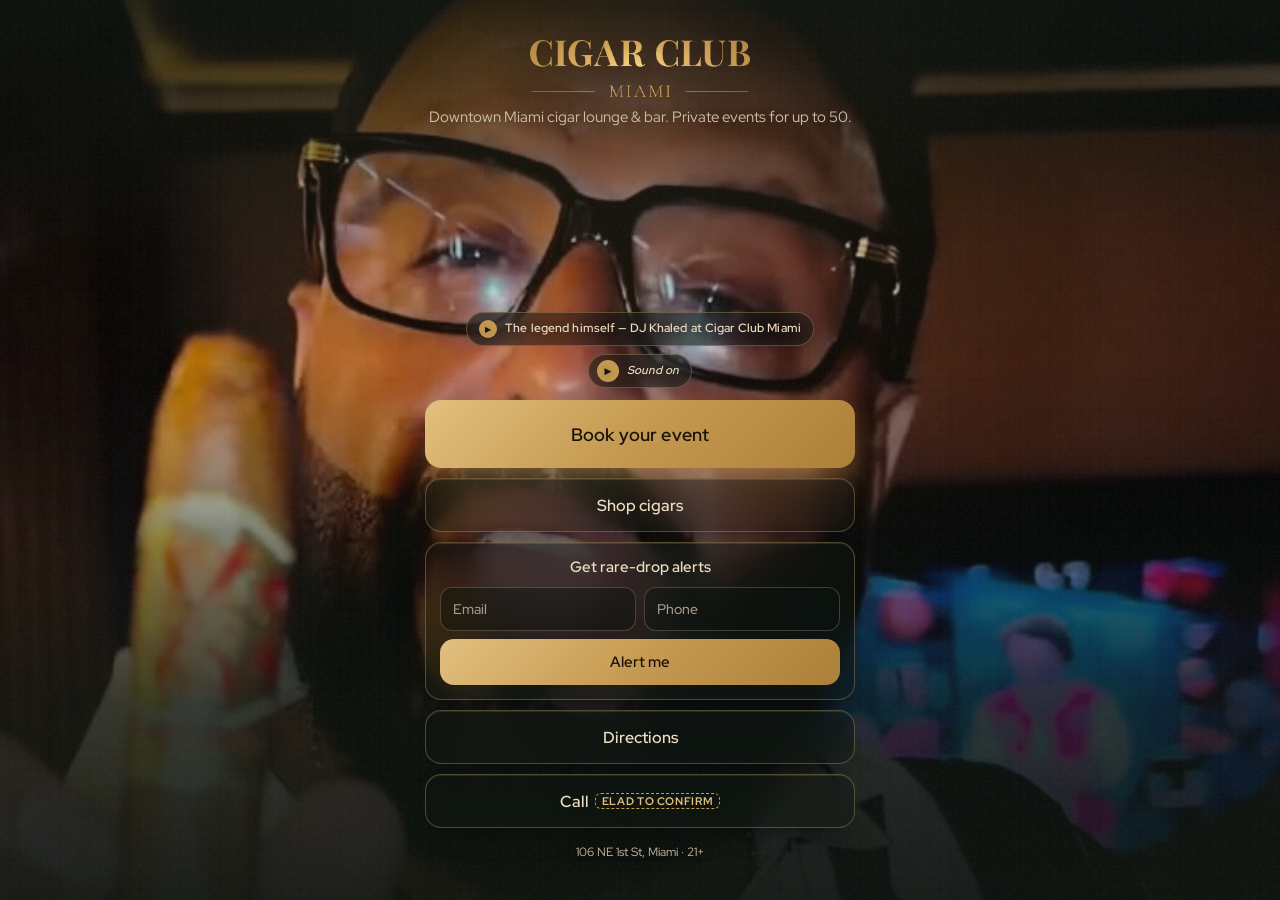
==== commit 85063a34: "Brighten the link-page footer and set a poster on the hero loop" ====
--- a/linkhub.html
+++ b/linkhub.html
@@ -75,7 +75,7 @@
 .drop.done .ok{display:block}
 
 .ph{display:inline-flex;border:1px dashed var(--gold);color:var(--gold-hi);border-radius:6px;padding:0 6px;font-size:10.5px;font-weight:700;letter-spacing:.06em;text-transform:uppercase;margin-left:6px}
-.foot{margin-top:6px;font-size:12px;color:var(--muted);text-shadow:0 2px 10px #000}
+.foot{margin-top:6px;font-size:12px;color:var(--cream-2);text-shadow:0 2px 12px #000}
 
 @media (min-width:761px){
   .bg video{object-position:50% 16%}
@@ -101,7 +101,7 @@
 </head>
 <body>
 <div class="bg">
-  <video id="bg" autoplay muted loop playsinline preload="auto"></video>
+  <video id="bg" autoplay muted loop playsinline preload="auto" poster="assets/hero-khaled-graded-poster.jpg"></video>
   <div class="shade"></div>
   <div class="grain"></div>
 </div>
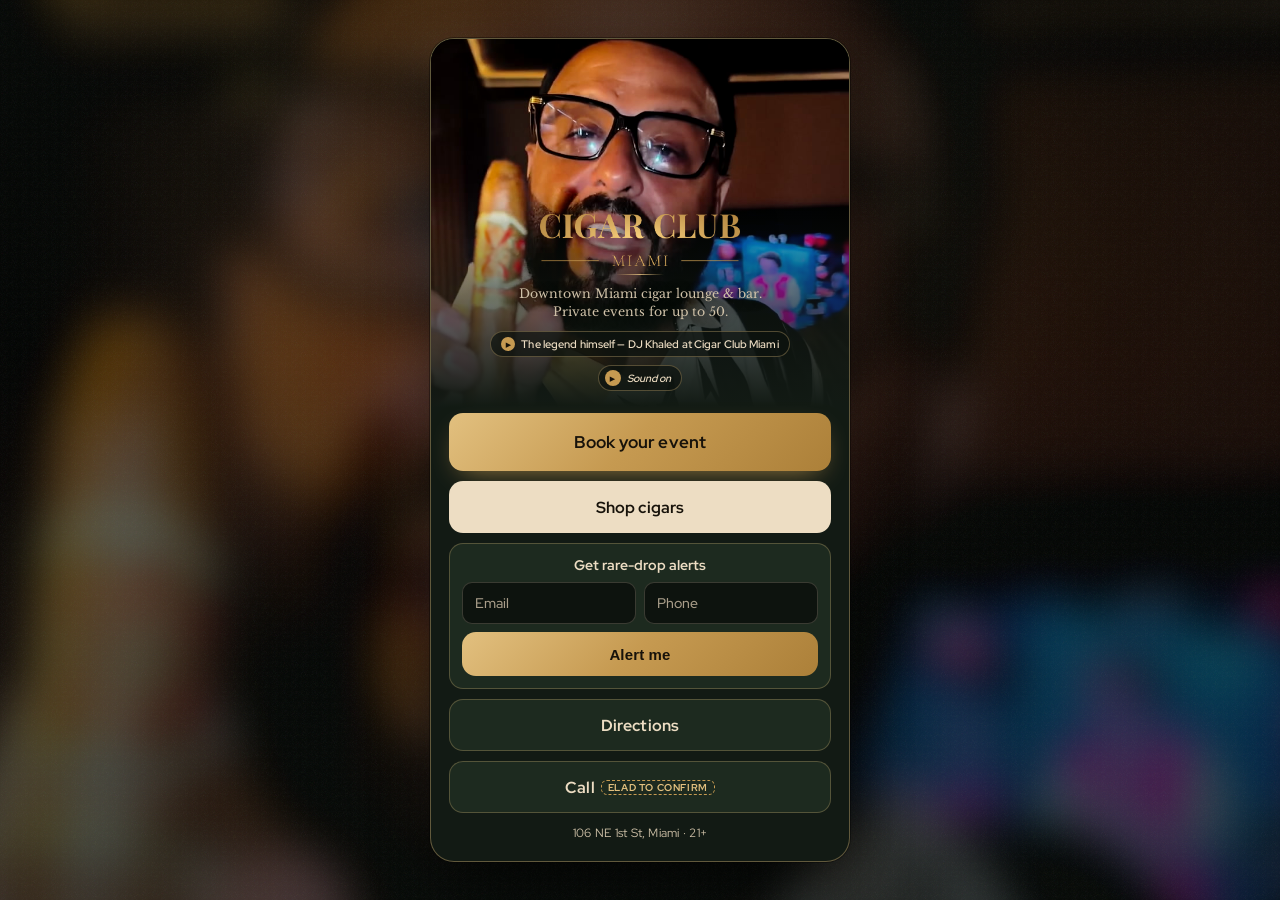
==== commit a530eb7d: "Restyle the link page as a sharp Khaled card over a blurred backdrop Solid gold, cream, and green bo" ====
--- a/linkhub.html
+++ b/linkhub.html
@@ -11,7 +11,7 @@
   --green:#1d2a1f;--deep:#121a14;--ink:#0d130e;
   --cream:#edddc3;--cream-2:#cfc1a8;--muted:#a89d89;
   --gold:#c69a51;--gold-2:#ac8039;--gold-hi:#e2c07f;
-  --line:rgba(226,192,127,.3);
+  --line:rgba(226,192,127,.38);
   --sans:'Red Hat Display',system-ui,sans-serif;
   --serif:'Libre Baskerville',Georgia,serif;
 }
@@ -19,142 +19,155 @@
 html,body{height:100%}
 body{font-family:var(--sans);background:var(--ink);color:var(--cream);min-height:100vh;min-height:100svh;-webkit-font-smoothing:antialiased;overflow-x:hidden}
 
-/* full-bleed video, fixed behind everything */
+/* blurred, darkened atmosphere behind the card */
 .bg{position:fixed;inset:0;z-index:0;background:var(--ink);overflow:hidden}
-.bg video{position:absolute;inset:0;width:100%;height:100%;object-fit:cover;object-position:50% 18%;filter:saturate(1.06) contrast(1.08) brightness(.96)}
+.bg video{position:absolute;inset:-8%;width:116%;height:116%;object-fit:cover;object-position:50% 18%;filter:blur(22px) saturate(1.05) brightness(.55) contrast(1.08);transform:scale(1.04)}
 .shade{position:absolute;inset:0;pointer-events:none;background:
-  radial-gradient(90% 70% at 50% 28%,rgba(198,154,81,.10),transparent 58%),
-  linear-gradient(180deg,
-    rgba(13,19,14,.88) 0%,
-    rgba(13,19,14,.62) 12%,
-    rgba(13,19,14,.18) 28%,
-    rgba(13,19,14,.12) 40%,
-    rgba(13,19,14,.42) 58%,
-    rgba(13,19,14,.82) 78%,
-    rgba(13,19,14,.94) 100%)}
-.grain{position:absolute;inset:0;pointer-events:none;opacity:.10;
+  radial-gradient(80% 60% at 50% 30%,rgba(198,154,81,.08),transparent 62%),
+  linear-gradient(180deg,rgba(13,19,14,.45) 0%,rgba(13,19,14,.28) 40%,rgba(13,19,14,.55) 100%)}
+.grain{position:absolute;inset:0;pointer-events:none;opacity:.08;
   background-image:url("data:image/svg+xml,%3Csvg xmlns='http://www.w3.org/2000/svg' width='160' height='160'%3E%3Cfilter id='n'%3E%3CfeTurbulence baseFrequency='.9' numOctaves='2'/%3E%3C/filter%3E%3Crect width='100%25' height='100%25' filter='url(%23n)'/%3E%3C/svg%3E")}
 
-main{position:relative;z-index:1;width:min(430px,100% - 40px);margin:0 auto;min-height:100vh;min-height:100svh;padding:28px 0 calc(28px + env(safe-area-inset-bottom));display:flex;flex-direction:column;align-items:center;text-align:center}
+main{position:relative;z-index:1;min-height:100vh;min-height:100svh;display:flex;align-items:center;justify-content:center;padding:28px 20px calc(28px + env(safe-area-inset-bottom))}
 
-.brand{width:100%;flex:none}
-.logo{width:200px;margin:0 auto 10px;display:block;filter:drop-shadow(0 8px 24px rgba(0,0,0,.45))}
-.sub{font-size:15px;color:var(--cream-2);line-height:1.45;text-shadow:0 2px 16px rgba(0,0,0,.55)}
+/* original lounge card — gold hairline, deep green body, not a generic link page */
+.card{width:min(400px,100%);background:var(--deep);border:1px solid var(--line);border-radius:24px;overflow:hidden;box-shadow:0 28px 70px -18px rgba(0,0,0,.72),0 0 0 1px rgba(0,0,0,.35),inset 0 1px 0 rgba(226,192,127,.14)}
 
-/* lets Khaled's face read in the middle-upper frame */
-.face{flex:1 1 auto;min-height:120px;width:100%}
-
-.stack{width:100%;flex:none;display:flex;flex-direction:column;align-items:center;gap:10px}
-
-.tagrow{width:100%;display:flex;align-items:center;justify-content:center;gap:8px;flex-wrap:wrap;margin-bottom:2px}
-.tag,.sound{display:inline-flex;align-items:center;gap:8px;height:34px;padding:0 12px;border-radius:999px;border:1px solid var(--line);background:rgba(13,19,14,.5);backdrop-filter:blur(12px);-webkit-backdrop-filter:blur(12px);color:var(--cream);font:600 11.5px/1 var(--sans);letter-spacing:.01em;text-shadow:0 1px 8px rgba(0,0,0,.4)}
-.tag i{width:18px;height:18px;border-radius:50%;background:var(--gold);color:#17120a;display:grid;place-items:center;font-style:normal;font-size:8px;flex:none}
-.sound{cursor:pointer;padding:0 12px 0 8px}
-.sound span{width:22px;height:22px;border-radius:50%;background:var(--gold);color:#17120a;display:grid;place-items:center;font-size:9px}
+.stage{position:relative;height:300px;background:var(--ink);overflow:hidden}
+.stage video{position:absolute;inset:0;width:100%;height:100%;object-fit:cover;object-position:50% 18%;filter:saturate(1.06) contrast(1.08) brightness(.98)}
+.fade{position:absolute;inset:0;pointer-events:none;background:linear-gradient(180deg,rgba(13,19,14,0) 0%,rgba(13,19,14,0) 42%,rgba(18,26,20,.55) 68%,var(--deep) 100%)}
+.brand{position:absolute;left:0;right:0;bottom:0;z-index:1;padding:0 22px 16px;text-align:center}
+.logo{width:186px;margin:0 auto 8px;display:block;filter:drop-shadow(0 6px 18px rgba(0,0,0,.55))}
+.rule{width:48px;height:1px;margin:0 auto 10px;background:linear-gradient(90deg,transparent,var(--gold-hi),transparent);opacity:.85}
+.sub{font-family:var(--serif);font-size:12.5px;line-height:1.45;color:var(--cream-2);text-shadow:0 2px 12px #000}
+.tagrow{display:flex;align-items:center;justify-content:center;gap:8px;flex-wrap:wrap;margin-top:10px}
+.tag,.sound{display:inline-flex;align-items:center;gap:6px;height:26px;padding:0 10px;border-radius:999px;border:1px solid rgba(226,192,127,.32);background:rgba(13,19,14,.72);color:var(--cream);font:600 10.5px/1 var(--sans);letter-spacing:.01em}
+.tag i{width:14px;height:14px;border-radius:50%;background:var(--gold);color:#17120a;display:grid;place-items:center;font-style:normal;font-size:7px;flex:none}
+.sound{cursor:pointer;padding:0 10px 0 6px;background:rgba(13,19,14,.72)}
+.sound span{width:16px;height:16px;border-radius:50%;background:var(--gold);color:#17120a;display:grid;place-items:center;font-size:7px}
 .sound.on{border-color:var(--gold-hi);color:var(--gold-hi)}
 
-.links{width:100%;display:grid;gap:10px}
-.l{position:relative;overflow:hidden;display:flex;align-items:center;justify-content:center;height:54px;padding:0 18px;border-radius:16px;border:1px solid var(--line);background:rgba(18,26,20,.42);backdrop-filter:blur(16px) saturate(1.2);-webkit-backdrop-filter:blur(16px) saturate(1.2);color:var(--cream);text-decoration:none;font-weight:600;font-size:16px;box-shadow:0 12px 32px -18px #000, inset 0 1px 0 rgba(237,221,195,.12)}
-.l:hover{border-color:rgba(226,192,127,.5);background:rgba(18,26,20,.55)}
+.actions{padding:6px 18px 20px;display:flex;flex-direction:column;gap:10px}
+.btn{position:relative;overflow:hidden;display:flex;align-items:center;justify-content:center;height:52px;width:100%;padding:0 18px;border-radius:14px;text-decoration:none;font-weight:650;font-size:15.5px;letter-spacing:.01em;border:0;cursor:pointer}
+.btn.gold{height:58px;font-size:17px;background:linear-gradient(135deg,var(--gold-hi),var(--gold) 48%,var(--gold-2));color:#17120a;box-shadow:0 10px 28px -12px rgba(198,154,81,.85);animation:pulse 2.8s ease-in-out infinite}
+.btn.gold:hover{transform:translateY(-1px)}
+.btn.gold:after{content:"";position:absolute;top:0;bottom:0;left:-55%;width:40%;background:linear-gradient(100deg,transparent,rgba(255,244,214,.65),transparent);transform:skewX(-20deg);animation:shimmer 3.6s ease-in-out infinite}
+@keyframes shimmer{0%,55%{left:-55%}100%{left:130%}}
+@keyframes pulse{0%,100%{box-shadow:0 10px 28px -12px rgba(198,154,81,.8)}50%{box-shadow:0 12px 32px -8px rgba(198,154,81,.95)}}
+.btn.cream{background:var(--cream);color:#17120a}
+.btn.cream:hover{background:#f3e7d1}
+.btn.solid{background:var(--green);color:var(--cream);border:1px solid rgba(226,192,127,.28)}
+.btn.solid:hover{border-color:rgba(226,192,127,.5);background:#243328}
 
-.l.p{height:68px;font-size:18px;letter-spacing:.01em;background:linear-gradient(135deg,var(--gold-hi),var(--gold) 48%,var(--gold-2));color:#17120a;border:0;box-shadow:0 16px 40px -12px rgba(198,154,81,.8), 0 0 0 0 rgba(198,154,81,.45);animation:pulse 2.8s ease-in-out infinite}
-.l.p:hover{transform:translateY(-1px)}
-.l.p:after{content:"";position:absolute;top:0;bottom:0;left:-55%;width:40%;background:linear-gradient(100deg,transparent,rgba(255,244,214,.7),transparent);transform:skewX(-20deg);animation:shimmer 3.6s ease-in-out infinite}
-@keyframes shimmer{0%,55%{left:-55%}100%{left:130%}}
-@keyframes pulse{0%,100%{box-shadow:0 16px 40px -12px rgba(198,154,81,.8),0 0 0 0 rgba(198,154,81,.0)}50%{box-shadow:0 16px 40px -10px rgba(198,154,81,.95),0 0 0 10px rgba(198,154,81,.0)}}
-
-.drop{width:100%;padding:14px;border-radius:16px;border:1px solid var(--line);background:rgba(18,26,20,.42);backdrop-filter:blur(16px) saturate(1.2);-webkit-backdrop-filter:blur(16px) saturate(1.2);text-align:left;box-shadow:0 12px 32px -18px #000, inset 0 1px 0 rgba(237,221,195,.12)}
-.drop b{display:block;font-size:15px;margin-bottom:10px;text-align:center;font-weight:600}
+.drop{padding:12px;border-radius:14px;background:var(--green);border:1px solid rgba(226,192,127,.28)}
+.drop b{display:block;font-size:13.5px;margin-bottom:8px;text-align:center;font-weight:650;color:var(--cream)}
 .drop .row{display:grid;grid-template-columns:1fr 1fr;gap:8px;margin-bottom:8px}
-.drop input{height:44px;width:100%;border:1px solid rgba(237,221,195,.22);border-radius:12px;background:rgba(13,19,14,.45);color:var(--cream);padding:0 12px;font:500 14px var(--sans);outline:none}
+.drop input{height:42px;width:100%;border:1px solid rgba(237,221,195,.2);border-radius:10px;background:var(--ink);color:var(--cream);padding:0 12px;font:500 14px var(--sans);outline:none}
 .drop input::placeholder{color:var(--muted)}
 .drop input:focus{border-color:var(--gold)}
-.drop .btn{width:100%;height:46px;border:0;border-radius:14px;cursor:pointer;font:600 15px var(--sans);background:linear-gradient(135deg,var(--gold-hi),var(--gold) 50%,var(--gold-2));color:#17120a}
-.drop .ok{display:none;text-align:center;font-size:14px;color:var(--cream-2);padding:8px 0 2px}
-.drop.done .row,.drop.done .btn{display:none}
+.drop .go{height:44px;font-size:15px;animation:none;box-shadow:none}
+.drop .ok{display:none;text-align:center;font-size:13.5px;color:var(--cream-2);padding:8px 0 2px}
+.drop.done .row,.drop.done .go{display:none}
 .drop.done .ok{display:block}
 
-.ph{display:inline-flex;border:1px dashed var(--gold);color:var(--gold-hi);border-radius:6px;padding:0 6px;font-size:10.5px;font-weight:700;letter-spacing:.06em;text-transform:uppercase;margin-left:6px}
-.foot{margin-top:6px;font-size:12px;color:var(--cream-2);text-shadow:0 2px 12px #000}
+.ph{display:inline-flex;border:1px dashed var(--gold);color:var(--gold-hi);border-radius:6px;padding:0 6px;font-size:10px;font-weight:700;letter-spacing:.06em;text-transform:uppercase;margin-left:6px}
+.foot{margin-top:2px;text-align:center;font-size:11.5px;color:var(--cream-2);letter-spacing:.02em}
 
 @media (min-width:761px){
+  .stage{height:368px}
+  .logo{width:200px}
+  .card{width:min(420px,100%)}
   .bg video{object-position:50% 16%}
-  main{width:min(430px,100% - 48px);padding:40px 0 40px}
-  .logo{width:220px}
-  .face{min-height:160px}
+  .stage video{object-position:50% 16%}
 }
 @media (max-width:760px){
-  .bg video{object-position:50% 20%}
-  .logo{width:176px}
-  .sub{font-size:14px}
-  .face{min-height:100px}
-  .l{height:50px;font-size:15.5px}
-  .l.p{height:62px;font-size:17px}
-  .tag{font-size:10.5px;padding:0 10px;max-width:100%}
+  main{padding:16px 14px calc(16px + env(safe-area-inset-bottom));align-items:flex-start}
+  .card{border-radius:22px}
+  .stage{height:260px}
+  .logo{width:168px}
+  .sub{font-size:12px}
+  .btn{height:50px;font-size:15px;border-radius:13px}
+  .btn.gold{height:56px;font-size:16.5px}
 }
 @media (max-height:740px) and (max-width:760px){
-  .face{min-height:72px}
-  main{padding:20px 0 16px}
-  .logo{width:160px;margin-bottom:6px}
+  main{padding:12px 12px 12px}
+  .stage{height:210px}
+  .logo{width:150px;margin-bottom:6px}
+  .actions{padding:4px 14px 14px;gap:8px}
 }
 </style>
 </head>
 <body>
-<div class="bg">
+<div class="bg" aria-hidden="true">
   <video id="bg" autoplay muted loop playsinline preload="auto" poster="assets/hero-khaled-graded-poster.jpg"></video>
   <div class="shade"></div>
   <div class="grain"></div>
 </div>
 <main>
-  <div class="brand">
-    <img class="logo" src="assets/img/logo-wordmark.png" alt="Cigar Club Miami">
-    <p class="sub">Downtown Miami cigar lounge &amp; bar. Private events for up to 50.</p>
-  </div>
-  <div class="face" aria-hidden="true"></div>
-  <div class="stack">
-    <div class="tagrow">
-      <span class="tag"><i>▶</i>The legend himself — DJ Khaled at Cigar Club Miami</span>
-      <button class="sound" id="snd" type="button" onclick="toggleSound()"><span>▶</span><em id="sndLbl">Sound on</em></button>
+  <article class="card">
+    <div class="stage">
+      <video id="fg" autoplay muted loop playsinline preload="auto" poster="assets/hero-khaled-graded-poster.jpg"></video>
+      <div class="fade"></div>
+      <div class="brand">
+        <img class="logo" src="assets/img/logo-wordmark.png" alt="Cigar Club Miami">
+        <div class="rule" aria-hidden="true"></div>
+        <p class="sub">Downtown Miami cigar lounge &amp; bar.<br>Private events for up to 50.</p>
+        <div class="tagrow">
+          <span class="tag"><i>▶</i>The legend himself — DJ Khaled at Cigar Club Miami</span>
+          <button class="sound" id="snd" type="button" onclick="toggleSound()"><span>▶</span><em id="sndLbl">Sound on</em></button>
+        </div>
+      </div>
     </div>
-    <nav class="links">
-      <a class="l p" href="index.html?nogate#lead">Book your event</a>
-      <a class="l" href="index.html?nogate#get">Shop cigars</a>
-    </nav>
-    <form class="drop" id="drop" onsubmit="return alertMe(event)">
-      <b>Get rare-drop alerts</b>
-      <div class="row">
-        <input type="email" name="email" placeholder="Email" required autocomplete="email">
-        <input type="tel" name="phone" placeholder="Phone" required autocomplete="tel">
-      </div>
-      <button class="btn" type="submit">Alert me</button>
-      <p class="ok">You're on the list. We'll be in touch.</p>
-    </form>
-    <nav class="links">
-      <a class="l" href="https://maps.google.com/?q=Cigar+Club+Miami+106+NE+1st+St+Miami+FL+33132" target="_blank" rel="noopener">Directions</a>
-      <a class="l" href="tel:">Call <span class="ph">Elad to confirm</span></a>
-    </nav>
-    <p class="foot">106 NE 1st St, Miami · 21+</p>
-  </div>
+    <div class="actions">
+      <a class="btn gold" href="index.html?nogate#lead">Book your event</a>
+      <a class="btn cream" href="index.html?nogate#get">Shop cigars</a>
+      <form class="drop" id="drop" onsubmit="return alertMe(event)">
+        <b>Get rare-drop alerts</b>
+        <div class="row">
+          <input type="email" name="email" placeholder="Email" required autocomplete="email">
+          <input type="tel" name="phone" placeholder="Phone" required autocomplete="tel">
+        </div>
+        <button class="btn gold go" type="submit">Alert me</button>
+        <p class="ok">You're on the list. We'll be in touch.</p>
+      </form>
+      <a class="btn solid" href="https://maps.google.com/?q=Cigar+Club+Miami+106+NE+1st+St+Miami+FL+33132" target="_blank" rel="noopener">Directions</a>
+      <a class="btn solid" href="tel:">Call <span class="ph">Elad to confirm</span></a>
+      <p class="foot">106 NE 1st St, Miami · 21+</p>
+    </div>
+  </article>
 </main>
 <script>
 const HERO_LOOP='assets/hero-khaled-graded-bg.mp4';
 const HERO_POSTER='assets/hero-khaled-graded-poster.jpg';
 const HERO_FULL='assets/hero-khaled-graded-full.mp4';
-const v=document.getElementById('bg');
-v.poster=HERO_POSTER;v.src=HERO_LOOP;v.muted=true;v.play().catch(()=>{});
+const bg=document.getElementById('bg');
+const fg=document.getElementById('fg');
+function arm(v,src,muted){
+  v.poster=HERO_POSTER;v.src=src;v.muted=muted!==false;v.loop=true;v.play().catch(()=>{});
+}
+arm(bg,HERO_LOOP,true);
+arm(fg,HERO_LOOP,true);
+fg.addEventListener('timeupdate',()=>{
+  if(Math.abs((bg.currentTime||0)-(fg.currentTime||0))>0.25){
+    try{bg.currentTime=fg.currentTime}catch(e){}
+  }
+});
 let loud=false;
 function toggleSound(){
   loud=!loud;
   const btn=document.getElementById('snd'),lbl=document.getElementById('sndLbl');
   btn.classList.toggle('on',loud);
   lbl.textContent=loud?'Sound off':'Sound on';
-  const t=v.currentTime||0;
+  const t=fg.currentTime||0;
+  const src=loud?HERO_FULL:HERO_LOOP;
+  arm(bg,src,true);
+  arm(fg,src,!loud);
   if(loud){
-    v.src=HERO_FULL;v.muted=false;v.loop=true;v.play().catch(()=>{v.muted=true;loud=false;btn.classList.remove('on');lbl.textContent='Sound on'});
-  }else{
-    v.src=HERO_LOOP;v.muted=true;v.loop=true;v.play().catch(()=>{});
+    fg.play().catch(()=>{fg.muted=true;loud=false;btn.classList.remove('on');lbl.textContent='Sound on';arm(fg,HERO_LOOP,true);arm(bg,HERO_LOOP,true)});
   }
-  v.addEventListener('loadeddata',()=>{try{v.currentTime=t}catch(e){}},{once:true});
+  const seek=()=>{try{fg.currentTime=t;bg.currentTime=t}catch(e){}};
+  fg.addEventListener('loadeddata',seek,{once:true});
+  bg.addEventListener('loadeddata',seek,{once:true});
 }
 function alertMe(e){e.preventDefault();document.getElementById('drop').classList.add('done');return false}
 </script>
